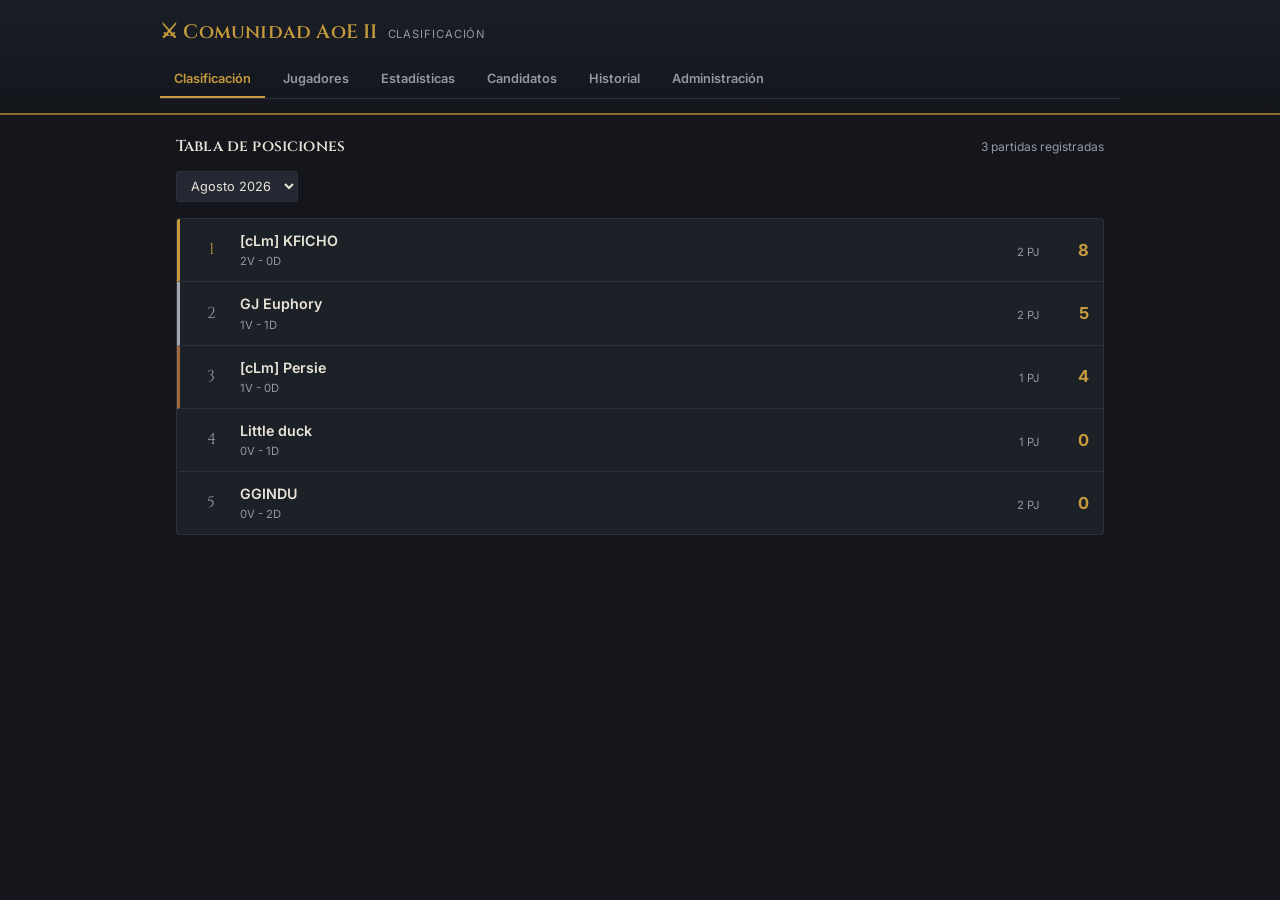
==== index.html @ 8df46da9 "Add files via upload" ====
<!DOCTYPE html>
<html lang="es">
<head>
<meta charset="UTF-8">
<meta name="viewport" content="width=device-width, initial-scale=1.0">
<title>Clasificacion — Comunidad AoE II</title>
<link rel="icon" href="data:,">
<link rel="stylesheet" href="css/estilo.css">
</head>
<body>

<header class="topbar">
  <div class="brand">
    <h1>⚔ Comunidad AoE II</h1>
    <span class="sub">Clasificación</span>
  </div>
  <nav class="tabs">
    <a href="index.html" class="active">Clasificación</a>
    <a href="jugador.html">Jugadores</a>
    <a href="estadisticas.html">Estadísticas</a>
    <a href="candidatos.html">Candidatos</a>
    <a href="historial.html">Historial</a>
    <a href="admin.html">Administración</a>
  </nav>
</header>

<main>
  <div class="section-head">
    <h2>Tabla de posiciones</h2>
    <span class="meta" id="resumen-periodo"></span>
  </div>

  <div class="filters">
    <select id="filtro-periodo"></select>
  </div>

  <div id="contenedor-standings" class="standings">
    <div class="empty-state">Cargando…</div>
  </div>
</main>

<nav class="mobile-nav">
  <a href="index.html" class="active"><span class="icon">🏆</span>Ranking</a>
  <a href="jugador.html"><span class="icon">🧑‍🤝‍🧑</span>Jugadores</a>
  <a href="estadisticas.html"><span class="icon">📈</span>Stats</a>
  <a href="candidatos.html"><span class="icon">⭐</span>Candidatos</a>
  <a href="historial.html"><span class="icon">📜</span>Historial</a>
</nav>

<script src="js/datos.js"></script>
<script>
let TODAS_LAS_PARTIDAS = [];
let EQUIVALENCIAS = [];

function poblarFiltroPeriodo() {
  const select = document.getElementById("filtro-periodo");
  const claves = [...new Set(TODAS_LAS_PARTIDAS.map(clavePeriodo))].sort().reverse();
  if (claves.length === 0) {
    select.innerHTML = `<option value="">Sin partidas</option>`;
    return;
  }
  select.innerHTML = claves.map(c => `<option value="${c}">${nombrePeriodo(c)}</option>`).join("");
  select.addEventListener("change", renderizar);
}

function renderizar() {
  const periodo = document.getElementById("filtro-periodo").value;
  const partidasDelPeriodo = TODAS_LAS_PARTIDAS.filter(p => clavePeriodo(p) === periodo);

  document.getElementById("resumen-periodo").textContent =
    `${partidasDelPeriodo.length} partida${partidasDelPeriodo.length === 1 ? "" : "s"} registrada${partidasDelPeriodo.length === 1 ? "" : "s"}`;

  const stats = calcularEstadisticasJugadores(partidasDelPeriodo, EQUIVALENCIAS);
  const lista = Object.values(stats).sort((a, b) => b.puntos - a.puntos);

  const cont = document.getElementById("contenedor-standings");

  if (lista.length === 0) {
    cont.innerHTML = `<div class="empty-state">No hay partidas registradas para este período todavía.</div>`;
    return;
  }

  cont.innerHTML = lista.map((j, i) => {
    const rankClass = i === 0 ? "rank-1" : i === 1 ? "rank-2" : i === 2 ? "rank-3" : "";
    return `
      <div class="standings-row ${rankClass}">
        <div class="rank-num">${i + 1}</div>
        <div class="player-cell">
          <div class="name"><a href="jugador.html?nombre=${encodeURIComponent(j.nombre)}">${j.nombre}</a></div>
          <div class="subline">${j.victorias}V - ${j.derrotas}D</div>
        </div>
        <div class="stat-cell">
          <span class="vpj">${j.partidas} PJ</span>
          <span class="pts">${j.puntos}</span>
        </div>
      </div>
    `;
  }).join("");
}

(async function init() {
  const datos = await cargarDatos();
  TODAS_LAS_PARTIDAS = datos.partidas;
  EQUIVALENCIAS = datos.equivalencias;
  poblarFiltroPeriodo();
  renderizar();
})();
</script>
</body>
</html>
---- css/estilo.css ----
@import url('https://fonts.googleapis.com/css2?family=Cinzel:wght@500;600;700&family=Inter:wght@400;500;600;700&display=swap');

:root {
  --bg: #14161c;
  --panel: #1c2027;
  --panel-raised: #232833;
  --line: #2c313c;
  --gold: #c69b3d;
  --gold-dim: #8a6d2c;
  --patina: #3f7069;
  --patina-bright: #5fa89e;
  --text: #e9e4d8;
  --text-dim: #9498a3;
  --win: #5fa87a;
  --loss: #b0554f;
  --radius: 3px;
}

* { box-sizing: border-box; }

html, body {
  margin: 0;
  padding: 0;
  background: var(--bg);
  color: var(--text);
  font-family: 'Inter', sans-serif;
  font-size: 15px;
  line-height: 1.5;
}

h1, h2, h3, .display {
  font-family: 'Cinzel', serif;
  font-weight: 600;
  letter-spacing: 0.01em;
  color: var(--text);
  margin: 0;
}

a { color: var(--patina-bright); text-decoration: none; }
a:hover { text-decoration: underline; }

/* ---------- Cabecera ---------- */
.topbar {
  background: linear-gradient(180deg, #1a1e26 0%, #14161c 100%);
  border-bottom: 2px solid var(--gold-dim);
  padding: 18px 20px 14px;
}
.topbar .brand {
  display: flex;
  align-items: baseline;
  gap: 10px;
  max-width: 960px;
  margin: 0 auto;
}
.topbar .brand h1 {
  font-size: 1.3rem;
  color: var(--gold);
}
.topbar .brand .sub {
  font-size: 0.75rem;
  color: var(--text-dim);
  text-transform: uppercase;
  letter-spacing: 0.08em;
}

nav.tabs {
  max-width: 960px;
  margin: 14px auto 0;
  display: flex;
  gap: 4px;
  border-bottom: 1px solid var(--line);
  overflow-x: auto;
}
nav.tabs a {
  color: var(--text-dim);
  font-size: 0.85rem;
  font-weight: 600;
  padding: 8px 14px;
  border-bottom: 2px solid transparent;
  white-space: nowrap;
}
nav.tabs a.active, nav.tabs a:hover {
  color: var(--gold);
  border-bottom-color: var(--gold);
  text-decoration: none;
}

/* ---------- Layout general ---------- */
main {
  max-width: 960px;
  margin: 0 auto;
  padding: 20px 16px 90px;
}

.section-head {
  display: flex;
  justify-content: space-between;
  align-items: baseline;
  margin-bottom: 12px;
  flex-wrap: wrap;
  gap: 8px;
}
.section-head h2 { font-size: 1.05rem; }
.section-head .meta { font-size: 0.8rem; color: var(--text-dim); }

.filters {
  display: flex;
  gap: 10px;
  align-items: center;
  margin-bottom: 16px;
  flex-wrap: wrap;
}
.filters select {
  background: var(--panel-raised);
  color: var(--text);
  border: 1px solid var(--line);
  border-radius: var(--radius);
  padding: 6px 10px;
  font-family: inherit;
  font-size: 0.85rem;
}

/* ---------- Tabla de clasificación ---------- */
.standings {
  border: 1px solid var(--line);
  border-radius: var(--radius);
  overflow: hidden;
  background: var(--panel);
}
.standings-row {
  display: grid;
  grid-template-columns: 34px 1fr auto;
  align-items: center;
  gap: 12px;
  padding: 11px 14px;
  border-bottom: 1px solid var(--line);
  border-left: 3px solid transparent;
}
.standings-row:last-child { border-bottom: none; }
.standings-row:hover { background: var(--panel-raised); }
.standings-row.rank-1 { border-left-color: var(--gold); }
.standings-row.rank-2 { border-left-color: #a3a8b3; }
.standings-row.rank-3 { border-left-color: #a06a3d; }

.rank-num {
  font-family: 'Cinzel', serif;
  font-size: 1.05rem;
  color: var(--text-dim);
  text-align: center;
}
.rank-1 .rank-num { color: var(--gold); }

.player-cell .name {
  font-weight: 600;
  font-size: 0.95rem;
}
.player-cell .name a { color: var(--text); }
.player-cell .subline {
  font-size: 0.75rem;
  color: var(--text-dim);
  margin-top: 2px;
}

.stat-cell {
  text-align: right;
  display: flex;
  gap: 16px;
  align-items: baseline;
}
.stat-cell .pts {
  font-size: 1.1rem;
  font-weight: 700;
  color: var(--gold);
  min-width: 34px;
}
.stat-cell .vpj {
  font-size: 0.75rem;
  color: var(--text-dim);
}

/* ---------- Tarjetas de perfil ---------- */
.profile-header {
  display: flex;
  align-items: center;
  gap: 16px;
  margin-bottom: 18px;
  padding-bottom: 16px;
  border-bottom: 1px solid var(--line);
}
.profile-header .avatar {
  width: 56px;
  height: 56px;
  border-radius: 50%;
  background: linear-gradient(135deg, var(--gold-dim), var(--patina));
  display: flex;
  align-items: center;
  justify-content: center;
  font-family: 'Cinzel', serif;
  font-size: 1.4rem;
  font-weight: 700;
  color: var(--bg);
  flex-shrink: 0;
}
.profile-header h1 { font-size: 1.4rem; }
.profile-header .tagline { font-size: 0.8rem; color: var(--text-dim); margin-top: 3px; }

.stat-grid {
  display: grid;
  grid-template-columns: repeat(auto-fit, minmax(100px, 1fr));
  gap: 1px;
  background: var(--line);
  border: 1px solid var(--line);
  border-radius: var(--radius);
  overflow: hidden;
  margin-bottom: 20px;
}
.stat-tile {
  background: var(--panel);
  padding: 12px 10px;
  text-align: center;
}
.stat-tile .num {
  font-family: 'Cinzel', serif;
  font-size: 1.3rem;
  color: var(--gold);
  display: block;
}
.stat-tile .label {
  font-size: 0.68rem;
  color: var(--text-dim);
  margin-top: 3px;
  display: block;
}

.breakdown-list { display: flex; flex-direction: column; gap: 8px; margin-bottom: 22px; }
.breakdown-row {
  display: grid;
  grid-template-columns: 1fr auto 60px;
  align-items: center;
  gap: 10px;
  font-size: 0.85rem;
}
.breakdown-row .bar-track {
  grid-column: 1 / -1;
  height: 6px;
  background: var(--panel-raised);
  border-radius: 3px;
  overflow: hidden;
  margin-top: 2px;
}
.breakdown-row .bar-fill { height: 100%; background: var(--patina); }
.breakdown-row .wr { text-align: right; color: var(--text-dim); font-size: 0.78rem; }

.match-item {
  display: flex;
  justify-content: space-between;
  align-items: center;
  padding: 10px 0;
  border-bottom: 1px solid var(--line);
  font-size: 0.85rem;
}
.match-item:last-child { border-bottom: none; }
.match-badge {
  display: inline-block;
  width: 8px; height: 8px;
  border-radius: 50%;
  margin-right: 8px;
}
.match-badge.win { background: var(--win); }
.match-badge.loss { background: var(--loss); }
.match-item .match-meta { color: var(--text-dim); font-size: 0.75rem; }

/* ---------- Formularios / Admin ---------- */
.panel {
  background: var(--panel);
  border: 1px solid var(--line);
  border-radius: var(--radius);
  padding: 16px;
  margin-bottom: 18px;
}
.panel h3 { font-size: 0.95rem; margin-bottom: 10px; color: var(--gold); }
.panel p.hint { font-size: 0.8rem; color: var(--text-dim); margin: 0 0 10px; }

textarea, input[type=text], input[type=number] {
  width: 100%;
  background: var(--bg);
  color: var(--text);
  border: 1px solid var(--line);
  border-radius: var(--radius);
  padding: 8px 10px;
  font-family: 'Inter', monospace;
  font-size: 0.85rem;
}
textarea { min-height: 140px; resize: vertical; }

.btn {
  display: inline-block;
  background: var(--gold);
  color: #17130a;
  border: none;
  border-radius: var(--radius);
  padding: 9px 16px;
  font-weight: 700;
  font-size: 0.85rem;
  cursor: pointer;
  font-family: 'Inter', sans-serif;
}
.btn:hover { background: #d9ac48; }
.btn.secondary { background: var(--panel-raised); color: var(--text); border: 1px solid var(--line); }
.btn.secondary:hover { background: var(--line); }

.empty-state {
  text-align: center;
  padding: 40px 20px;
  color: var(--text-dim);
  font-size: 0.9rem;
}

/* ---------- Bottom nav móvil ---------- */
.mobile-nav { display: none; }
@media (max-width: 640px) {
  nav.tabs { display: none; }
  .mobile-nav {
    display: flex;
    position: fixed;
    bottom: 0; left: 0; width: 100%;
    background: var(--panel);
    border-top: 1px solid var(--line);
    justify-content: space-around;
    padding: 8px 0;
    z-index: 100;
  }
  .mobile-nav a {
    display: flex;
    flex-direction: column;
    align-items: center;
    gap: 2px;
    color: var(--text-dim);
    font-size: 0.62rem;
    font-weight: 600;
  }
  .mobile-nav a.active { color: var(--gold); }
  .mobile-nav .icon { font-size: 1.1rem; }
}
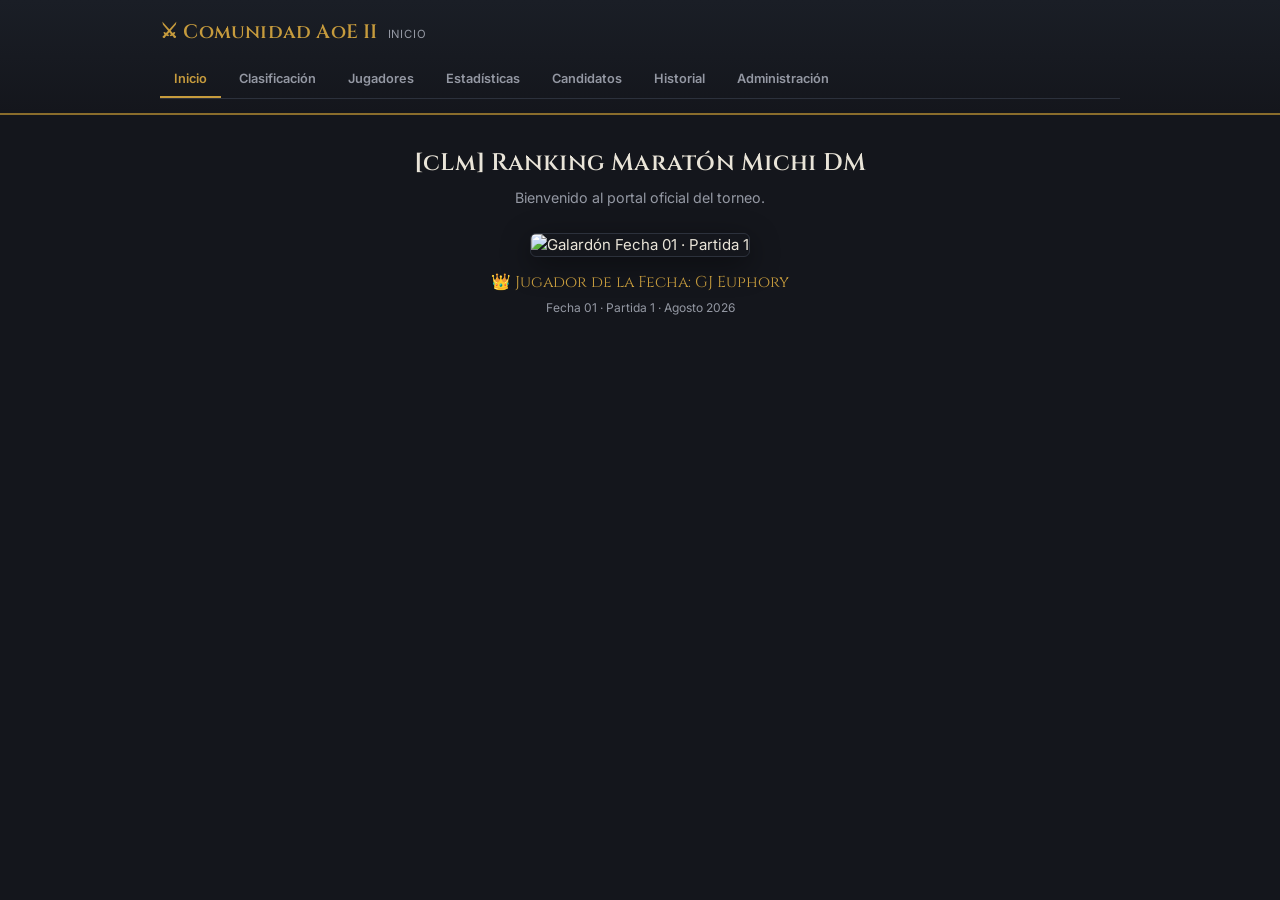
==== commit 22e18213: "Add files via upload" ====
--- a/index.html
+++ b/index.html
@@ -3,19 +3,34 @@
 <head>
 <meta charset="UTF-8">
 <meta name="viewport" content="width=device-width, initial-scale=1.0">
-<title>Clasificacion — Comunidad AoE II</title>
+<title>Inicio — Comunidad AoE II</title>
 <link rel="icon" href="data:,">
 <link rel="stylesheet" href="css/estilo.css">
+<style>
+  .bienvenida { text-align: center; padding: 10px 0 24px; }
+  .bienvenida h1 { font-size: 1.6rem; color: var(--text); margin-bottom: 6px; }
+  .bienvenida .lema { color: var(--text-dim); font-size: 0.95rem; }
+  .galardon-destacado { text-align: center; }
+  .galardon-destacado img {
+    max-width: 100%; max-height: 72vh; border-radius: 6px;
+    border: 1px solid var(--line); box-shadow: 0 8px 30px rgba(0,0,0,0.45);
+  }
+  .galardon-destacado .etiqueta {
+    margin-top: 14px; font-family: 'Cinzel', serif; color: var(--gold); font-size: 1.05rem;
+  }
+  .galardon-destacado .subetiqueta { color: var(--text-dim); font-size: 0.8rem; margin-top: 4px; }
+</style>
 </head>
 <body>
 
 <header class="topbar">
   <div class="brand">
     <h1>⚔ Comunidad AoE II</h1>
-    <span class="sub">Clasificación</span>
+    <span class="sub">Inicio</span>
   </div>
   <nav class="tabs">
-    <a href="index.html" class="active">Clasificación</a>
+    <a href="index.html" class="active">Inicio</a>
+    <a href="clasificacion.html">Clasificación</a>
     <a href="jugador.html">Jugadores</a>
     <a href="estadisticas.html">Estadísticas</a>
     <a href="candidatos.html">Candidatos</a>
@@ -25,22 +40,19 @@
 </header>
 
 <main>
-  <div class="section-head">
-    <h2>Tabla de posiciones</h2>
-    <span class="meta" id="resumen-periodo"></span>
+  <div class="bienvenida">
+    <h1>[cLm] Ranking Maratón Michi DM</h1>
+    <div class="lema">Bienvenido al portal oficial del torneo.</div>
   </div>
 
-  <div class="filters">
-    <select id="filtro-periodo"></select>
-  </div>
-
-  <div id="contenedor-standings" class="standings">
+  <div id="contenedor-galardon" class="galardon-destacado">
     <div class="empty-state">Cargando…</div>
   </div>
 </main>
 
 <nav class="mobile-nav">
-  <a href="index.html" class="active"><span class="icon">🏆</span>Ranking</a>
+  <a href="index.html" class="active"><span class="icon">🏠</span>Inicio</a>
+  <a href="clasificacion.html"><span class="icon">🏆</span>Ranking</a>
   <a href="jugador.html"><span class="icon">🧑‍🤝‍🧑</span>Jugadores</a>
   <a href="estadisticas.html"><span class="icon">📈</span>Stats</a>
   <a href="candidatos.html"><span class="icon">⭐</span>Candidatos</a>
@@ -49,61 +61,25 @@
 
 <script src="js/datos.js"></script>
 <script>
-let TODAS_LAS_PARTIDAS = [];
-let EQUIVALENCIAS = [];
+(async function init() {
+  const datos = await cargarDatos();
+  const cont = document.getElementById("contenedor-galardon");
 
-function poblarFiltroPeriodo() {
-  const select = document.getElementById("filtro-periodo");
-  const claves = [...new Set(TODAS_LAS_PARTIDAS.map(clavePeriodo))].sort().reverse();
-  if (claves.length === 0) {
-    select.innerHTML = `<option value="">Sin partidas</option>`;
-    return;
-  }
-  select.innerHTML = claves.map(c => `<option value="${c}">${nombrePeriodo(c)}</option>`).join("");
-  select.addEventListener("change", renderizar);
-}
-
-function renderizar() {
-  const periodo = document.getElementById("filtro-periodo").value;
-  const partidasDelPeriodo = TODAS_LAS_PARTIDAS.filter(p => clavePeriodo(p) === periodo);
-
-  document.getElementById("resumen-periodo").textContent =
-    `${partidasDelPeriodo.length} partida${partidasDelPeriodo.length === 1 ? "" : "s"} registrada${partidasDelPeriodo.length === 1 ? "" : "s"}`;
-
-  const stats = calcularEstadisticasJugadores(partidasDelPeriodo, EQUIVALENCIAS);
-  const lista = Object.values(stats).sort((a, b) => b.puntos - a.puntos);
-
-  const cont = document.getElementById("contenedor-standings");
-
-  if (lista.length === 0) {
-    cont.innerHTML = `<div class="empty-state">No hay partidas registradas para este período todavía.</div>`;
+  // Encuentra la partida más reciente (según Año/Mes/Jornada/Partida) que tenga imagenGalardon
+  const conGalardon = datos.partidas.filter(p => p.imagenGalardon);
+  if (conGalardon.length === 0) {
+    cont.innerHTML = `<div class="empty-state">Todavía no se ha publicado ningún galardón.</div>`;
     return;
   }
 
-  cont.innerHTML = lista.map((j, i) => {
-    const rankClass = i === 0 ? "rank-1" : i === 1 ? "rank-2" : i === 2 ? "rank-3" : "";
-    return `
-      <div class="standings-row ${rankClass}">
-        <div class="rank-num">${i + 1}</div>
-        <div class="player-cell">
-          <div class="name"><a href="jugador.html?nombre=${encodeURIComponent(j.nombre)}">${j.nombre}</a></div>
-          <div class="subline">${j.victorias}V - ${j.derrotas}D</div>
-        </div>
-        <div class="stat-cell">
-          <span class="vpj">${j.partidas} PJ</span>
-          <span class="pts">${j.puntos}</span>
-        </div>
-      </div>
-    `;
-  }).join("");
-}
+  conGalardon.sort((a, b) => claveOrden(b) - claveOrden(a));
+  const ultima = conGalardon[0];
 
-(async function init() {
-  const datos = await cargarDatos();
-  TODAS_LAS_PARTIDAS = datos.partidas;
-  EQUIVALENCIAS = datos.equivalencias;
-  poblarFiltroPeriodo();
-  renderizar();
+  cont.innerHTML = `
+    <img src="${ultima.imagenGalardon}" alt="Galardón ${etiquetaPartida(ultima)}">
+    <div class="etiqueta">👑 Jugador de la Fecha: ${ultima.jugadorDestacado || "—"}</div>
+    <div class="subetiqueta">${etiquetaPartida(ultima)} · ${NOMBRES_MES[ultima.mes]} ${ultima.anio}</div>
+  `;
 })();
 </script>
 </body>
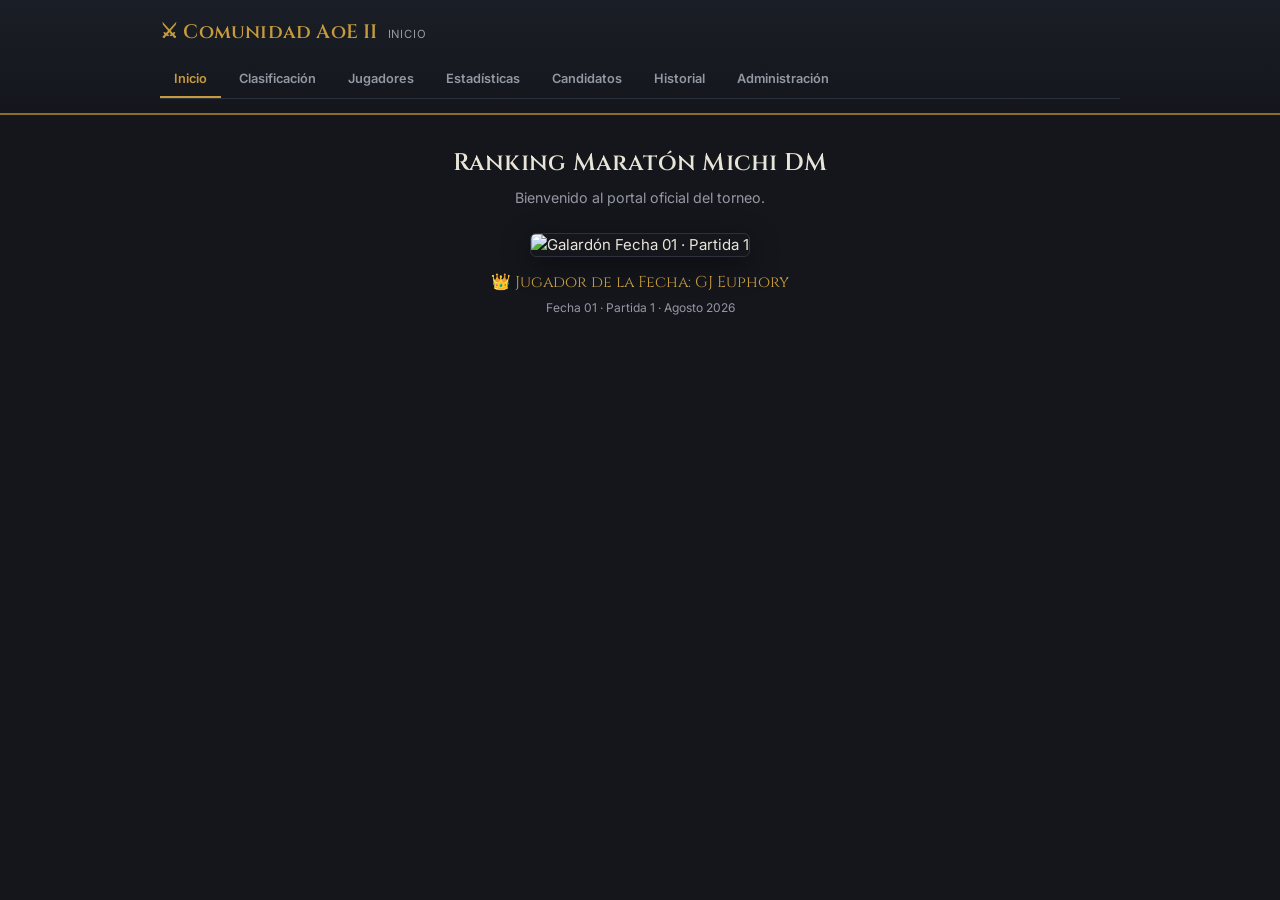
==== commit 4f4c8869: "Add files via upload" ====
--- a/index.html
+++ b/index.html
@@ -41,7 +41,7 @@
 
 <main>
   <div class="bienvenida">
-    <h1>[cLm] Ranking Maratón Michi DM</h1>
+    <h1>Ranking Maratón Michi DM</h1>
     <div class="lema">Bienvenido al portal oficial del torneo.</div>
   </div>
 
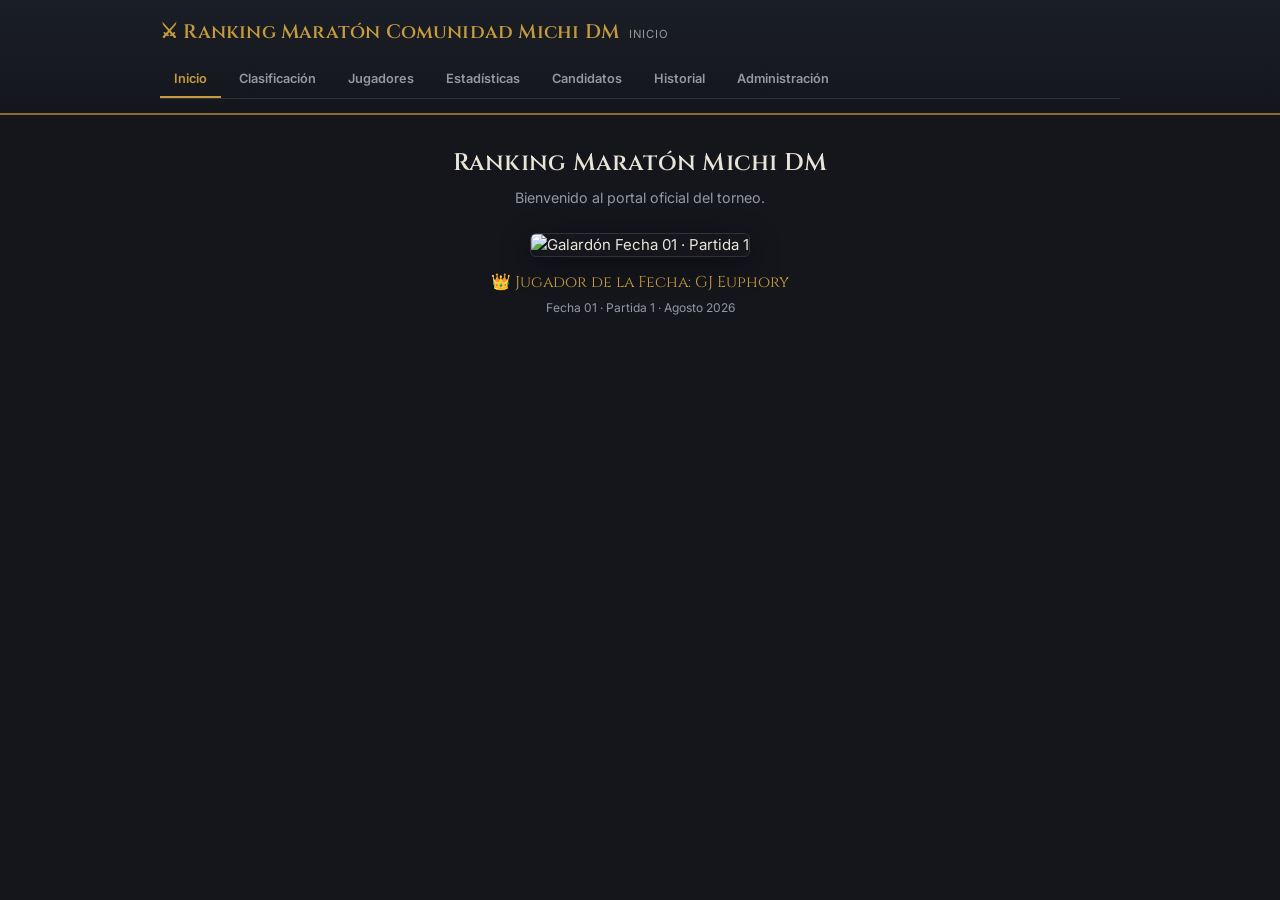
==== commit f755aee0: "Add files via upload" ====
--- a/index.html
+++ b/index.html
@@ -25,7 +25,7 @@
 
 <header class="topbar">
   <div class="brand">
-    <h1>⚔ Comunidad AoE II</h1>
+    <h1>⚔ Ranking Maratón Comunidad Michi DM</h1>
     <span class="sub">Inicio</span>
   </div>
   <nav class="tabs">
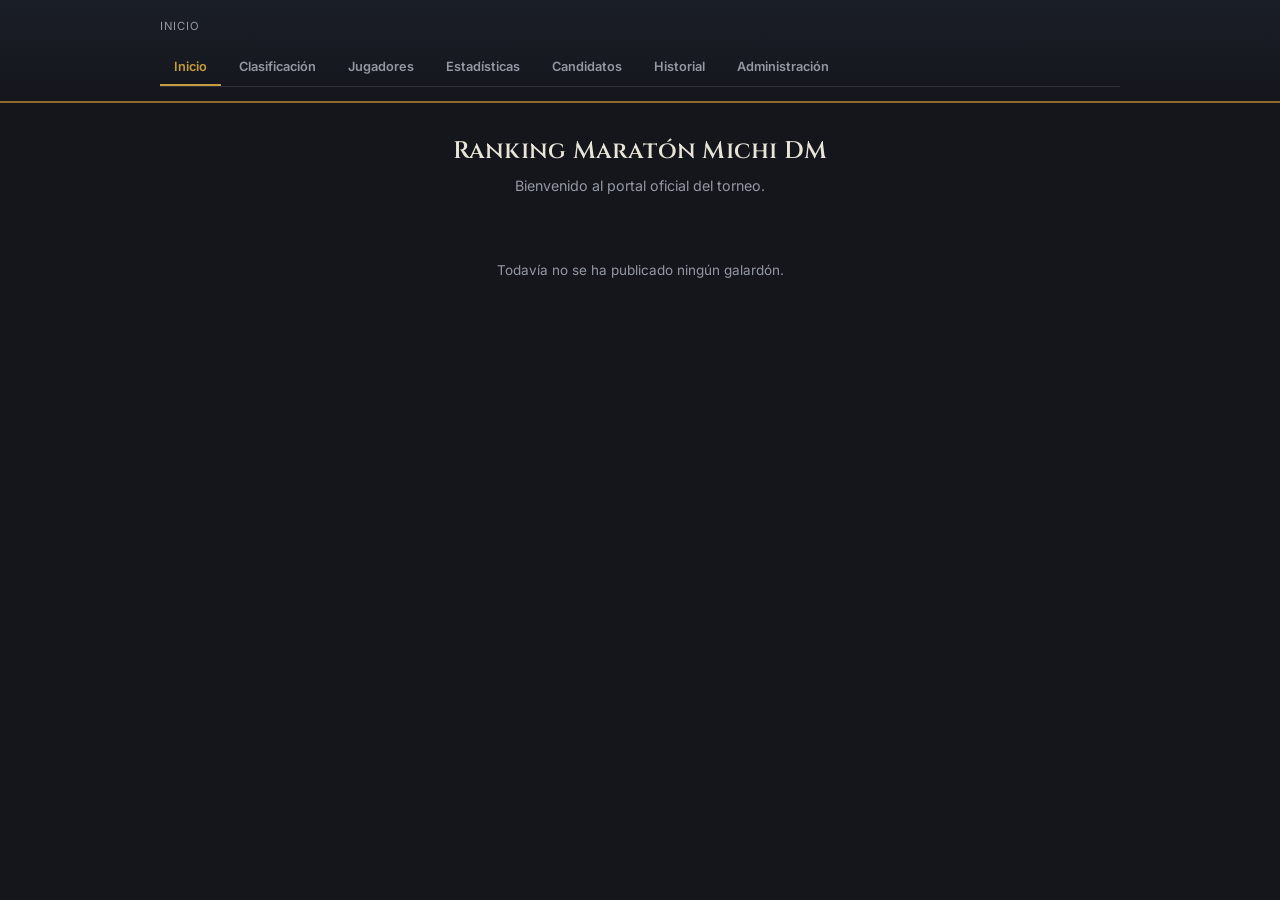
==== commit 1710b6fb: "Add files via upload" ====
--- a/index.html
+++ b/index.html
@@ -25,7 +25,6 @@
 
 <header class="topbar">
   <div class="brand">
-    <h1>⚔ Ranking Maratón Comunidad Michi DM</h1>
     <span class="sub">Inicio</span>
   </div>
   <nav class="tabs">
